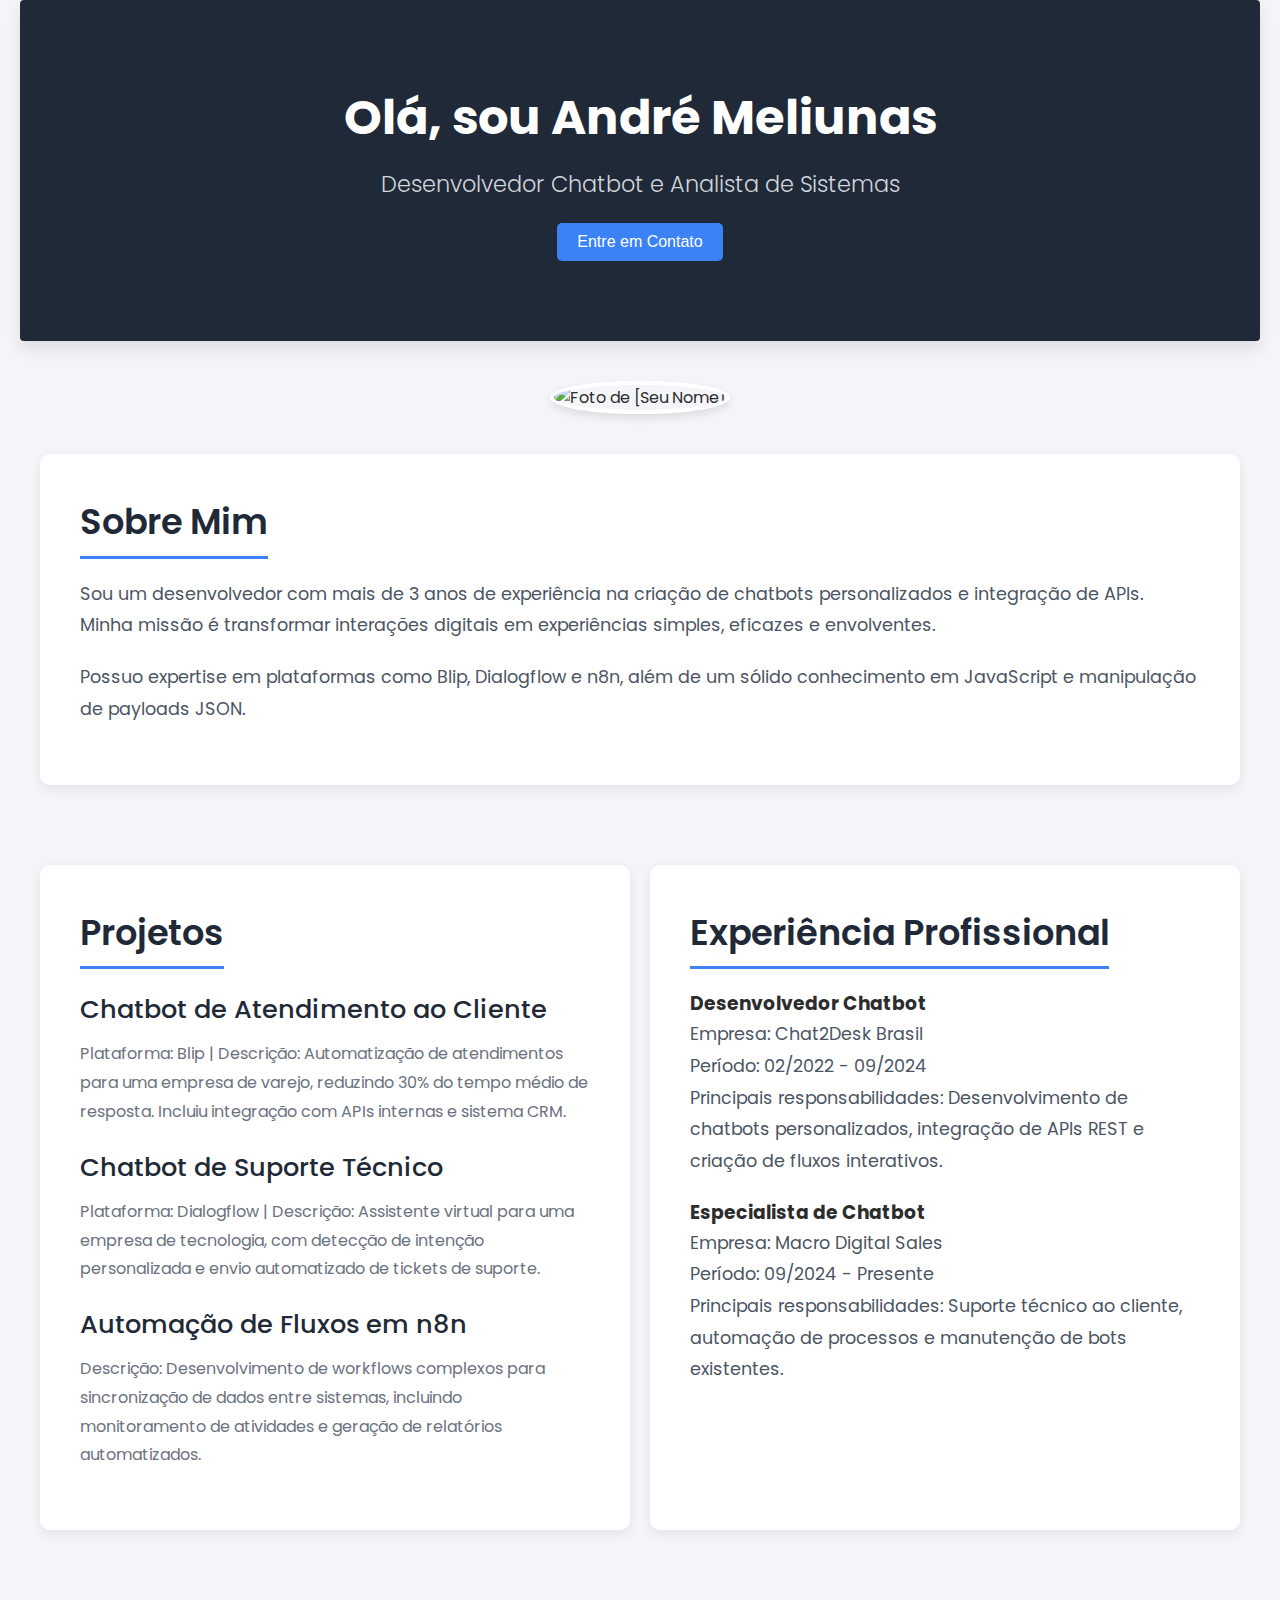
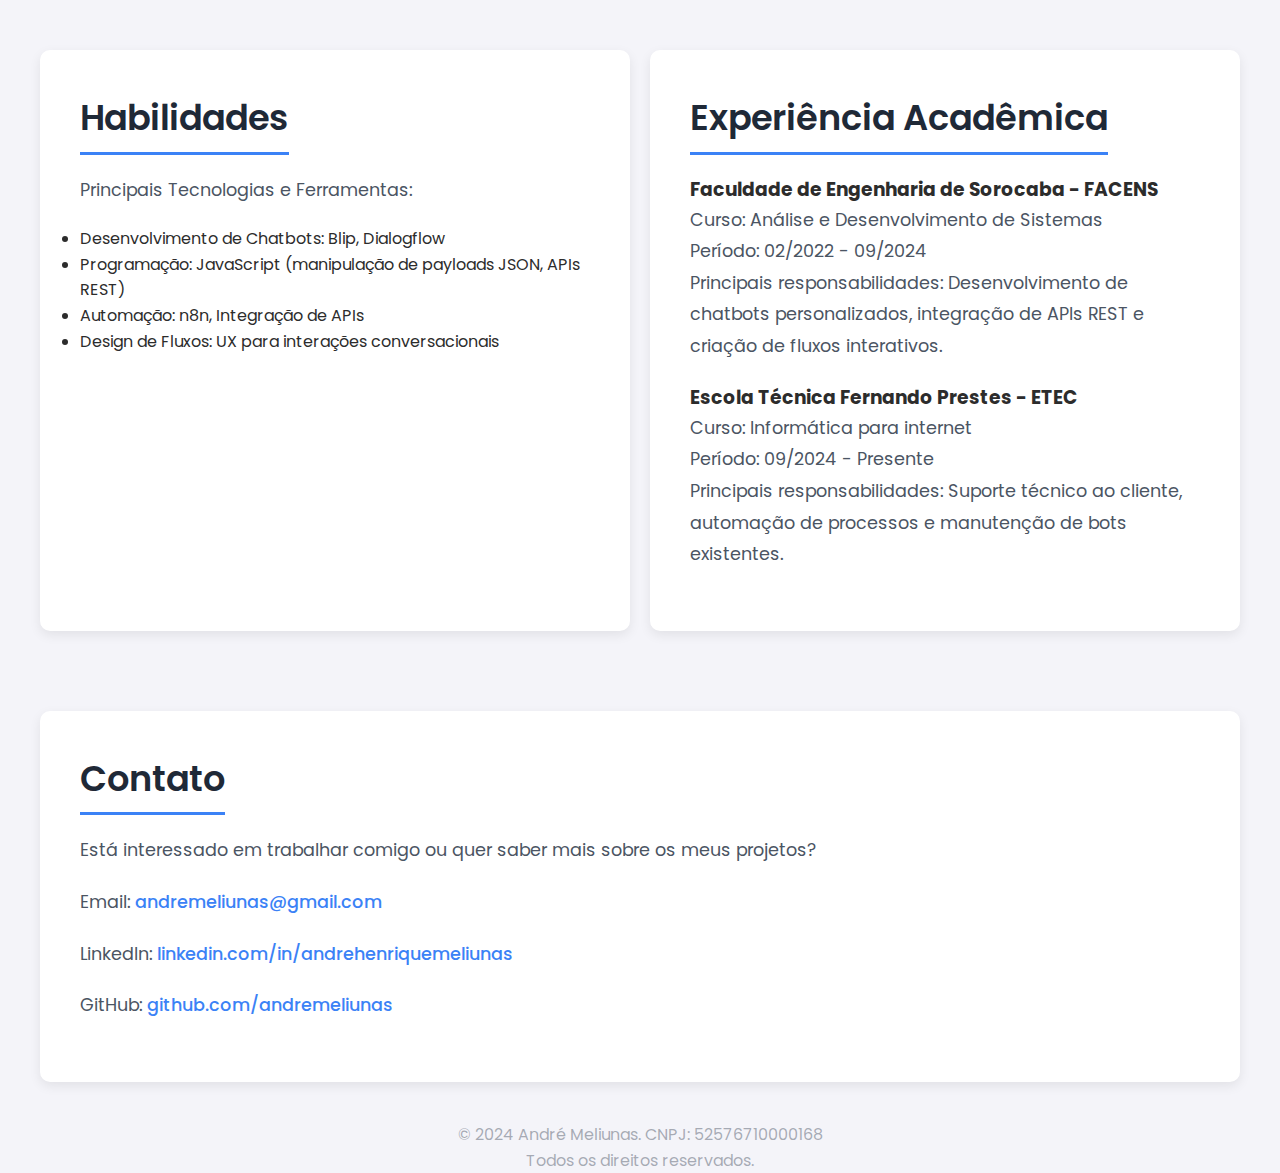
==== index.html @ 23721ccf "v1" ====
<!DOCTYPE html>
<html lang="pt-BR">
<head>
  <meta charset="UTF-8">
  <meta name="viewport" content="width=device-width, initial-scale=1.0">
  <meta name="description" content="Portfólio profissional de um desenvolvedor de chatbots.">
  <meta name="author" content="[Seu Nome]">
  <title>Portfólio | Desenvolvedor de Chatbots</title>
  <link rel="stylesheet" href="style.css">
  <link rel="preconnect" href="https://fonts.googleapis.com">
  <link href="https://fonts.googleapis.com/css2?family=Poppins:wght@300;400;500;600;700&display=swap" rel="stylesheet">
</head>
<body>
  <!-- Header -->
  <header>
    <div class="header-content">
      <div class="text-content">
        
        <h1>Olá, sou André Meliunas</h1>
        <p>Desenvolvedor Chatbot e Analista de Sistemas</p>
        <button onclick="window.location.href='#contato'">Entre em Contato</button>
      </div>
    </div>
  </header>

  <center>
      <div class="photo-content">
        <img src="https://media.licdn.com/dms/image/v2/D4D03AQExe7PuVS4-2g/profile-displayphoto-shrink_200_200/profile-displayphoto-shrink_200_200/0/1671797661170?e=2147483647&v=beta&t=zrG30h10JIAEF6UpI1LKLSs_wU6nw--7JYPFnAEjuZ0" alt="Foto de [Seu Nome]">
      </div>
  </center>

  <!-- Sobre Mim -->
  <section id="sobre">
    <h2>Sobre Mim</h2>
    <p>
      Sou um desenvolvedor com mais de 3 anos de experiência na criação de chatbots personalizados e integração de APIs. 
      Minha missão é transformar interações digitais em experiências simples, eficazes e envolventes.
    </p>
    <p>
      Possuo expertise em plataformas como Blip, Dialogflow e n8n, além de um sólido conhecimento em JavaScript e manipulação de payloads JSON.
    </p>
  </section>

  <!-- Projetos e Experiência Profissional -->
  <div class="grid-container">
    <section id="projetos">
      <h2>Projetos</h2>
      <div class="projeto">
        <h3>Chatbot de Atendimento ao Cliente</h3>
        <p>
          Plataforma: Blip | Descrição: Automatização de atendimentos para uma empresa de varejo, 
          reduzindo 30% do tempo médio de resposta. Incluiu integração com APIs internas e sistema CRM.
        </p>
      </div>
      <div class="projeto">
        <h3>Chatbot de Suporte Técnico</h3>
        <p>
          Plataforma: Dialogflow | Descrição: Assistente virtual para uma empresa de tecnologia, com detecção de 
          intenção personalizada e envio automatizado de tickets de suporte.
        </p>
      </div>
      <div class="projeto">
        <h3>Automação de Fluxos em n8n</h3>
        <p>
          Descrição: Desenvolvimento de workflows complexos para sincronização de dados entre sistemas, incluindo monitoramento 
          de atividades e geração de relatórios automatizados.
        </p>
      </div>
    </section>

    <section id="experiencia">
      <h2>Experiência Profissional</h2>
      <div class="experiencia">
        <h3>Desenvolvedor Chatbot</h3>
        <p>
          Empresa: Chat2Desk Brasil<br>
          Período: 02/2022 - 09/2024<br>
          Principais responsabilidades: Desenvolvimento de chatbots personalizados, integração de APIs REST e criação de fluxos interativos.
        </p>
      </div>
      <div class="experiencia">
        <h3>Especialista de Chatbot</h3>
        <p>
          Empresa: Macro Digital Sales<br>
          Período: 09/2024 - Presente<br>
          Principais responsabilidades: Suporte técnico ao cliente, automação de processos e manutenção de bots existentes.
        </p>
      </div>
    </section>
  </div>

  <!-- Habilidades -->
  <div class="grid-container">
      <section id="habilidades">
        <h2>Habilidades</h2>
        <p>Principais Tecnologias e Ferramentas:</p>
        <ul>
          <li>Desenvolvimento de Chatbots: Blip, Dialogflow</li>
          <li>Programação: JavaScript (manipulação de payloads JSON, APIs REST)</li>
          <li>Automação: n8n, Integração de APIs</li>
          <li>Design de Fluxos: UX para interações conversacionais</li>
        </ul>
      </section>
      
      <!-- Experiência Academica -->
      <section id="experienciaAcad">
        <h2>Experiência Acadêmica</h2>
        <div class="experienciaAcad">
          <h3>Faculdade de Engenharia de Sorocaba - FACENS</h3>
          <p>
            Curso: Análise e Desenvolvimento de Sistemas<br>
            Período: 02/2022 - 09/2024<br>
            Principais responsabilidades: Desenvolvimento de chatbots personalizados, integração de APIs REST e criação de fluxos interativos.
          </p>
        </div>
        <div class="experienciaAcad">
          <h3>Escola Técnica Fernando Prestes - ETEC</h3>
          <p>
            Curso: Informática para internet<br>
            Período: 09/2024 - Presente<br>
            Principais responsabilidades: Suporte técnico ao cliente, automação de processos e manutenção de bots existentes.
          </p>
        </div>
      </section>
  </div>

  <!-- Contato -->
  <section id="contato">
    <h2>Contato</h2>
    <p>Está interessado em trabalhar comigo ou quer saber mais sobre os meus projetos?</p>
    <p>Email: <a href="mailto:seuemail@exemplo.com">andremeliunas@gmail.com</a></p>
    <p>LinkedIn: <a href="https://www.linkedin.com/in/seuperfil" target="_blank">linkedin.com/in/andrehenriquemeliunas</a></p>
    <p>GitHub: <a href="https://github.com/seuperfil" target="_blank">github.com/andremeliunas</a></p>
  </section>
  
  <button id="back-to-top" title="Voltar ao topo">↑</button>

  <!-- Footer -->
  <footer>
    <p>&copy; 2024 André Meliunas. CNPJ: 52576710000168</p>
    <p>Todos os direitos reservados.</p>
  </footer>

  <script src="script.js"></script>
</body>
</html>
---- style.css ----
/* Reset básico */
* {

    padding: 0;
    box-sizing: border-box;
  }
  
  /* Estilo geral */
  
  .header-content {
    display: flex;
    align-items: center;
    justify-content: space-between;
    flex-wrap: wrap;
    gap: 20px;
  }
  
  .text-content {
    flex: 1;
  }
  
  .photo-content {
    flex: 0 0 150px;
  }
  
  .photo-content img {
    width: 300px;
    height: 300px;
    border-radius: 50%;
    box-shadow: 0 4px 8px rgba(0, 0, 0, 0.1);
    border: 4px solid #ffffff;
    transition: transform 0.3s ease, box-shadow 0.3s ease;
    margin-top: 40px;
  }
  
  .photo-content img:hover {
    transform: scale(1.02);
    box-shadow: 0 8px 16px rgba(0, 0, 0, 0.2);
  }
  
  /* Grid para Projetos e Experiência */
  .grid-container {
    display: grid;
    grid-template-columns: repeat(auto-fit, minmax(400px, 1fr));
    gap: 20px;
    max-width: 1200px;
    margin: 40px auto;
  }
  
  section {
    background: white;
    padding: 20px;
    border-radius: 10px;
    box-shadow: 0 4px 12px rgba(0, 0, 0, 0.08);
    transition: transform 0.3s ease, box-shadow 0.3s ease;
  }
  
  section:hover {
    transform: translateY(-5px);
    box-shadow: 0 8px 20px rgba(0, 0, 0, 0.15);
  }
  
  section h2 {
    font-size: 2rem;
    margin-bottom: 20px;
    color: #1f2937;
    border-bottom: 3px solid #3b82f6;
    display: inline-block;
    padding-bottom: 5px;
  }
  
  section p {
    font-size: 1rem;
    color: #4b5563;
  }
  
  /* Responsividade */
  @media (max-width: 768px) {
    header h1 {
      font-size: 2.5rem;
    }
  
    section h2 {
      font-size: 1.8rem;
    }
  
    section p {
      font-size: 1rem;
    }
  }
  
  /* Botão */
  button {
    margin-top: 20px;
    display: inline-block;
    background: #3b82f6;
    color: white;
    font-size: 1rem;
    font-weight: 500;
    padding: 10px 20px;
    border: none;
    border-radius: 5px;
    cursor: pointer;
    transition: background-color 0.3s ease-in-out, transform 0.2s ease-in-out;
  }
  
  /* styles.css */
  
  /* Reset básico */
  * {
    margin: 0;
    padding: 0;
    box-sizing: border-box;
  }
  
  /* Estilo geral */
  body {
    font-family: 'Poppins', sans-serif;
    color: #2c2c2c;
    background-color: #f4f4f9;
    line-height: 1.6;
    padding: 0 20px;
  }
  
  header {
    width: 100%;
    text-align: center;
    padding: 80px 20px;
    background: #1f2937; /* Tom escuro para destaque */
    color: white;
    border-radius: 4px;
    box-shadow: 0 8px 16px rgba(0, 0, 0, 0.1);
  }
  
  header h1 {
    font-size: 3rem;
    margin-bottom: 10px;
    font-weight: 700;
  }
  
  header p {
    font-size: 1.4rem;
    font-weight: 300;
    color: #d1d5db;
  }
  
  /* Seções */
  section {
    max-width: 1200px;
    margin: 40px auto;
    padding: 40px;
    background: white;
    border-radius: 10px;
    box-shadow: 0 4px 12px rgba(0, 0, 0, 0.08);
    transition: transform 0.3s ease, box-shadow 0.3s ease;
  }
  
  section:hover {
    transform: translateY(-5px);
    box-shadow: 0 8px 20px rgba(0, 0, 0, 0.15);
  }
  
  section h2 {
    font-size: 2.2rem;
    margin-bottom: 20px;
    font-weight: 600;
    color: #1f2937;
    border-bottom: 3px solid #3b82f6; /* Barra azul profissional */
    display: inline-block;
    padding-bottom: 5px;
  }
  
  section p {
    font-size: 1.1rem;
    color: #4b5563;
    margin-bottom: 20px;
    line-height: 1.8;
  }
  
  /* Projetos */
  .projeto {
    margin-bottom: 20px;
  }
  
  .projeto h3 {
    font-size: 1.6rem;
    color: #1f2937;
    font-weight: 500;
    margin-bottom: 10px;
  }
  
  .projeto p {
    font-size: 1rem;
    color: #6b7280;
  }
  
  /* Links */
  a {
    color: #3b82f6;
    text-decoration: none;
    font-weight: 500;
    transition: color 0.2s ease-in-out, border-bottom 0.2s ease-in-out;
  }
  
  a:hover {
    color: #1d4ed8; /* Azul mais escuro para hover */
    border-bottom: 2px solid #1d4ed8;
  }
  
  /* Botão "Voltar ao Topo" */
  #back-to-top {
    position: fixed;
    bottom: 20px;
    right: 20px;
    display: none;
    background: #3b82f6;
    color: white;
    border: none;
    border-radius: 50%;
    padding: 10px 15px;
    font-size: 18px;
    cursor: pointer;
    box-shadow: 0 4px 8px rgba(0, 0, 0, 0.2);
    transition: opacity 0.3s ease, transform 0.3s ease;
  }
  
  #back-to-top:hover {
    transform: scale(1.1);
  }
  
  /* Animações Reveal */
  .reveal {
    opacity: 0;
    transform: translateY(50px);
    transition: opacity 0.8s ease, transform 0.8s ease;
  }
  
  .reveal.visible {
    opacity: 1;
    transform: translateY(0);
  }
  
  footer{
    text-align: center;
    color: #6b728091;
  }
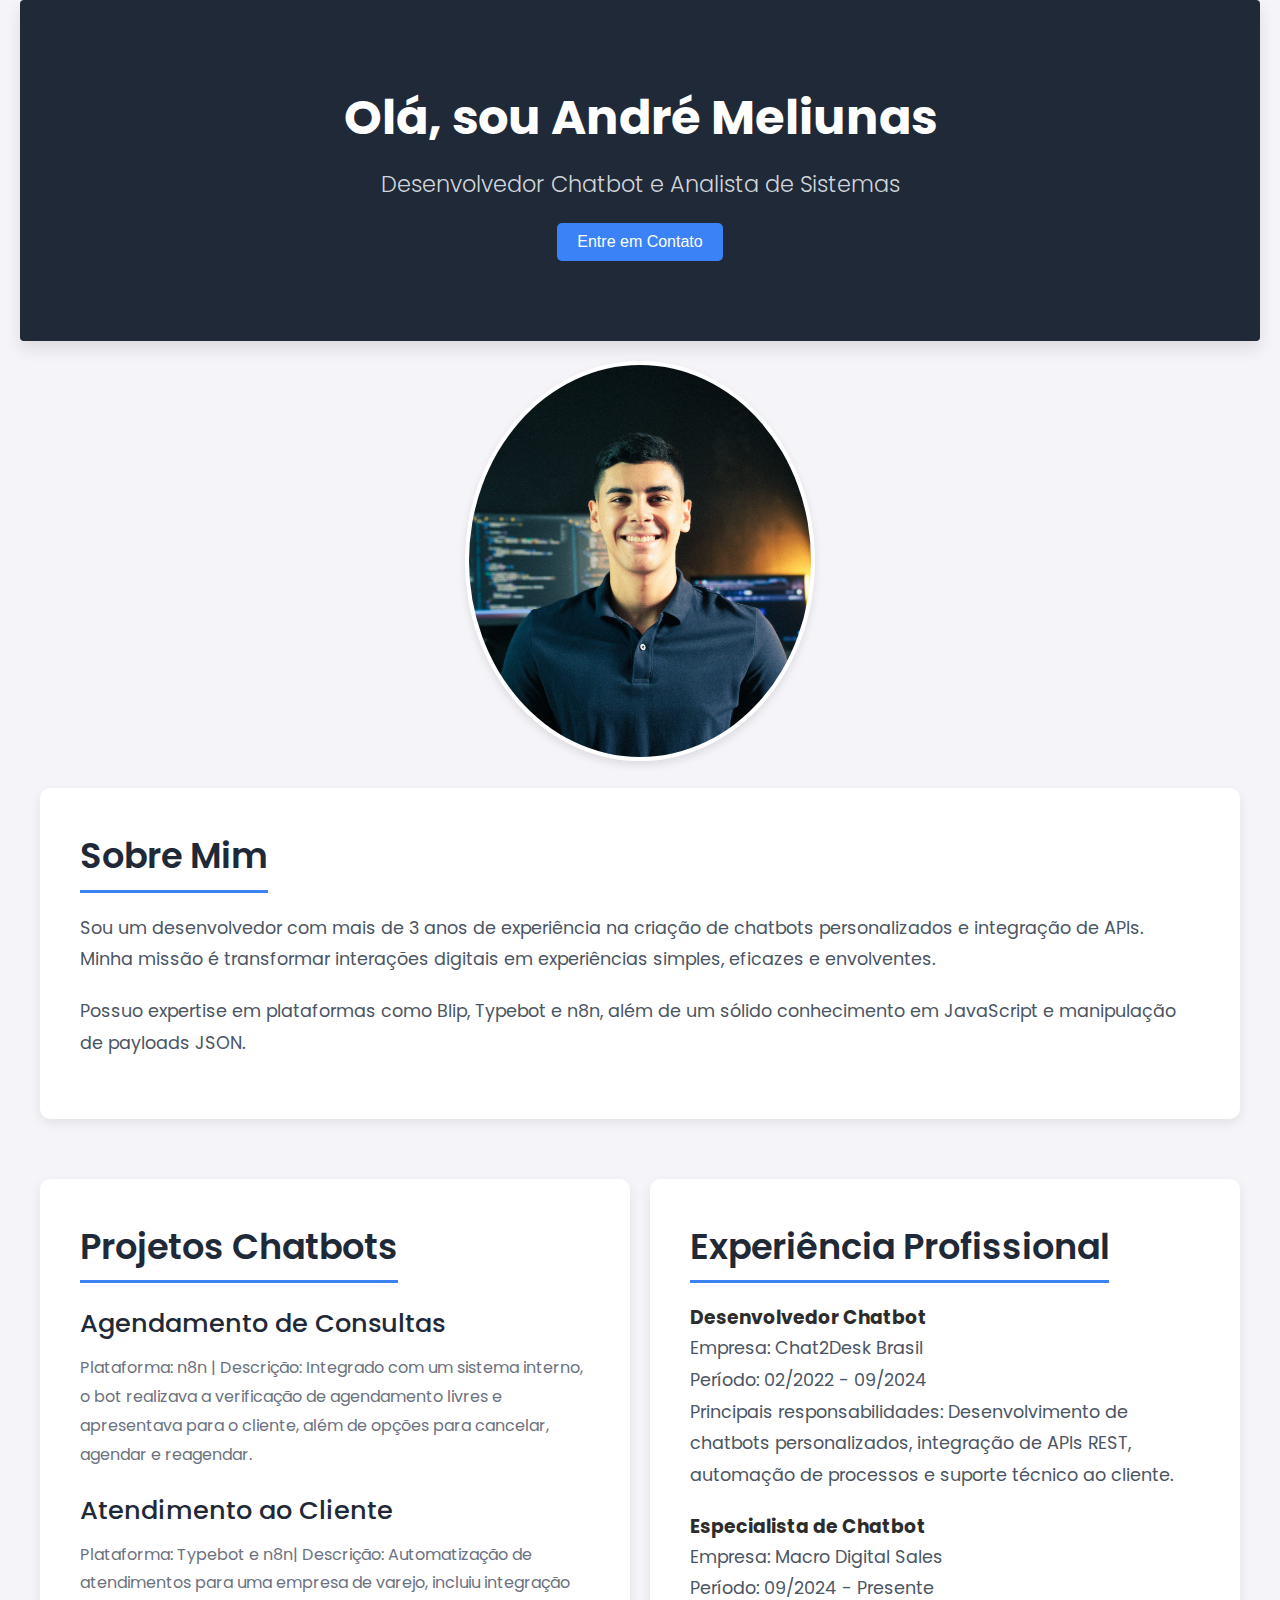
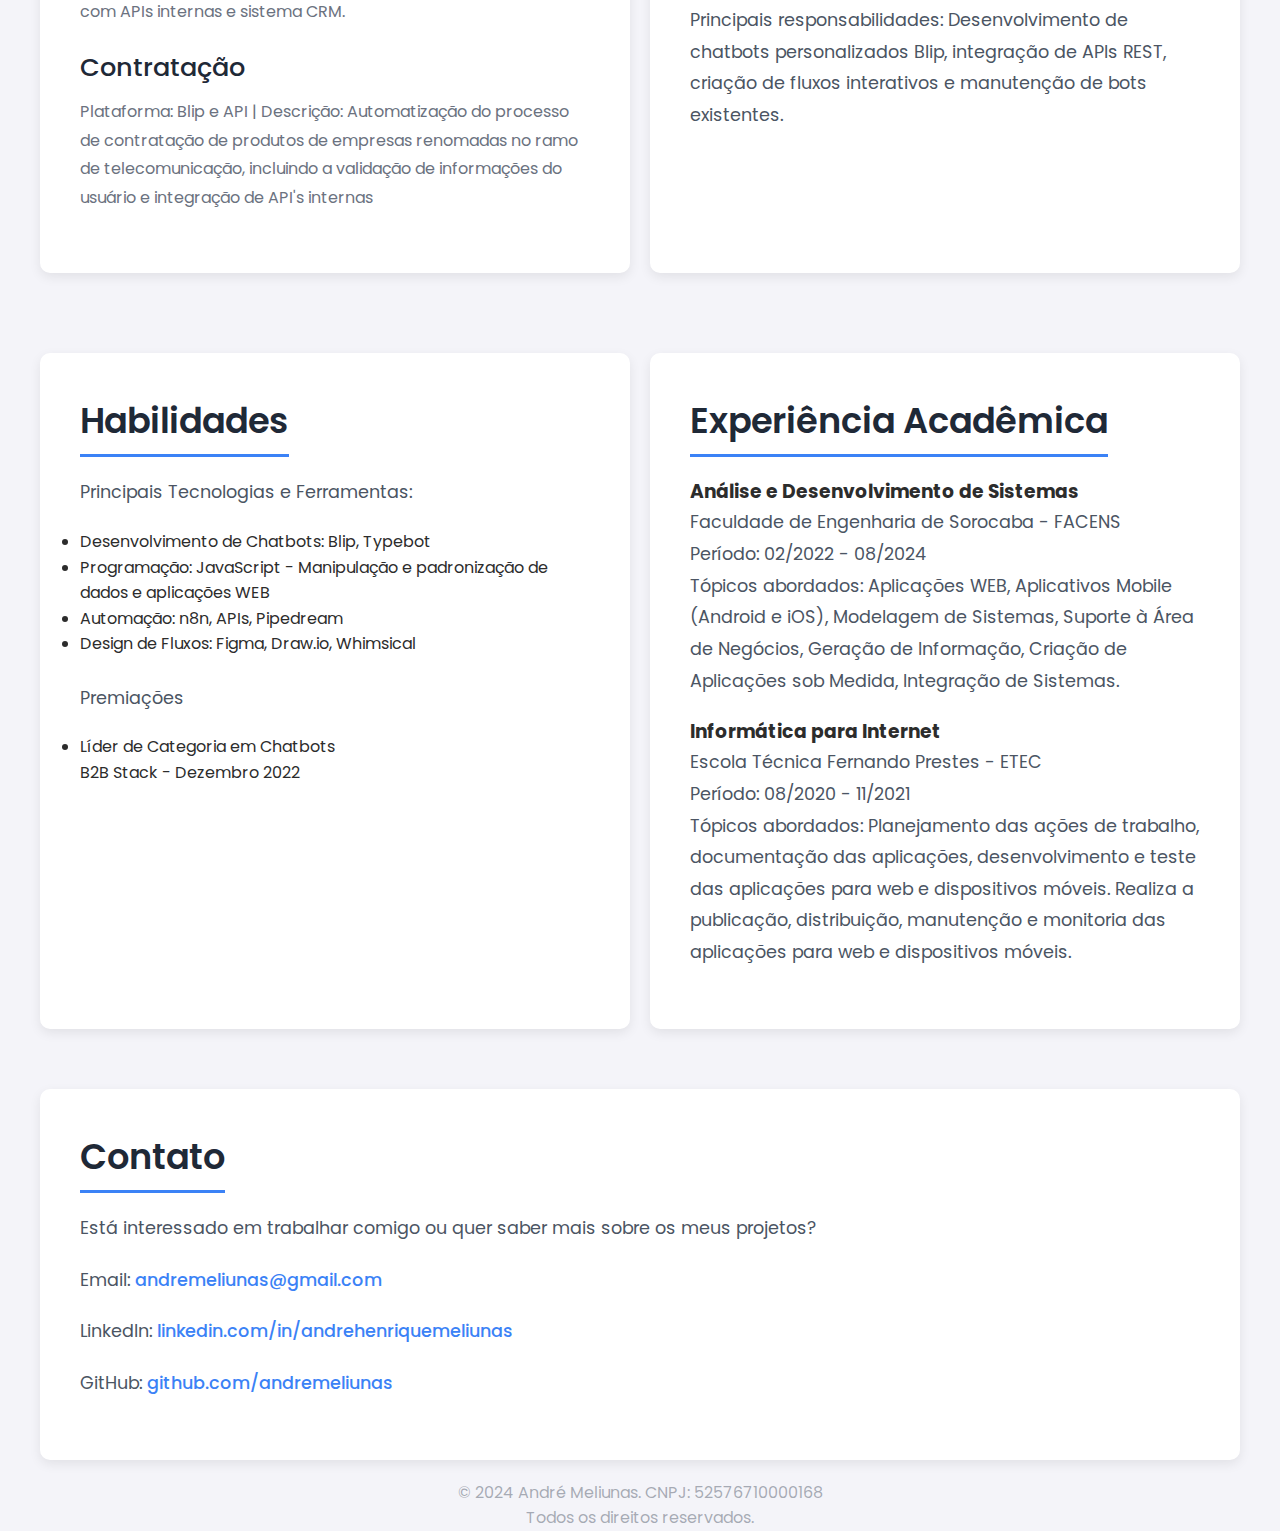
==== commit 261f2054: "v3" ====
--- a/index.html
+++ b/index.html
@@ -3,9 +3,9 @@
 <head>
   <meta charset="UTF-8">
   <meta name="viewport" content="width=device-width, initial-scale=1.0">
-  <meta name="description" content="Portfólio profissional de um desenvolvedor de chatbots.">
-  <meta name="author" content="[Seu Nome]">
-  <title>Portfólio | Desenvolvedor de Chatbots</title>
+  <meta name="description" content="André Meliunas - Desenvolvedor Chatbot.">
+  <meta name="author" content="André Meliunas">
+  <title>André Meliunas | Desenvolvedor Chatbot</title>
   <link rel="stylesheet" href="style.css">
   <link rel="preconnect" href="https://fonts.googleapis.com">
   <link href="https://fonts.googleapis.com/css2?family=Poppins:wght@300;400;500;600;700&display=swap" rel="stylesheet">
@@ -25,7 +25,7 @@
 
   <center>
       <div class="photo-content">
-        <img src="https://media.licdn.com/dms/image/v2/D4D03AQExe7PuVS4-2g/profile-displayphoto-shrink_200_200/profile-displayphoto-shrink_200_200/0/1671797661170?e=2147483647&v=beta&t=zrG30h10JIAEF6UpI1LKLSs_wU6nw--7JYPFnAEjuZ0" alt="Foto de [Seu Nome]">
+        <img src="img/foto-atualizada - Copia.jpg" alt="Foto de [Seu Nome]">
       </div>
   </center>
 
@@ -33,37 +33,33 @@
   <section id="sobre">
     <h2>Sobre Mim</h2>
     <p>
-      Sou um desenvolvedor com mais de 3 anos de experiência na criação de chatbots personalizados e integração de APIs. 
-      Minha missão é transformar interações digitais em experiências simples, eficazes e envolventes.
+      Sou um desenvolvedor com mais de 3 anos de experiência na criação de chatbots personalizados e integração de APIs. Minha missão é transformar interações digitais em experiências simples, eficazes e envolventes.
     </p>
     <p>
-      Possuo expertise em plataformas como Blip, Dialogflow e n8n, além de um sólido conhecimento em JavaScript e manipulação de payloads JSON.
+      Possuo expertise em plataformas como Blip, Typebot e n8n, além de um sólido conhecimento em JavaScript e manipulação de payloads JSON.
     </p>
   </section>
 
   <!-- Projetos e Experiência Profissional -->
   <div class="grid-container">
     <section id="projetos">
-      <h2>Projetos</h2>
+      <h2>Projetos Chatbots</h2>
       <div class="projeto">
-        <h3>Chatbot de Atendimento ao Cliente</h3>
+        <h3>Agendamento de Consultas</h3>
         <p>
-          Plataforma: Blip | Descrição: Automatização de atendimentos para uma empresa de varejo, 
-          reduzindo 30% do tempo médio de resposta. Incluiu integração com APIs internas e sistema CRM.
+          Plataforma: n8n | Descrição: Integrado com um sistema interno, o bot realizava a verificação de agendamento livres e apresentava para o cliente, além de opções para cancelar, agendar e reagendar.
         </p>
       </div>
       <div class="projeto">
-        <h3>Chatbot de Suporte Técnico</h3>
+        <h3>Atendimento ao Cliente</h3>
         <p>
-          Plataforma: Dialogflow | Descrição: Assistente virtual para uma empresa de tecnologia, com detecção de 
-          intenção personalizada e envio automatizado de tickets de suporte.
+          Plataforma: Typebot e n8n| Descrição: Automatização de atendimentos para uma empresa de varejo, incluiu integração com APIs internas e sistema CRM.
         </p>
       </div>
       <div class="projeto">
-        <h3>Automação de Fluxos em n8n</h3>
+        <h3>Contratação</h3>
         <p>
-          Descrição: Desenvolvimento de workflows complexos para sincronização de dados entre sistemas, incluindo monitoramento 
-          de atividades e geração de relatórios automatizados.
+          Plataforma: Blip e API | Descrição: Automatização do processo de contratação de produtos de empresas renomadas no ramo de telecomunicação, incluindo a validação de informações do usuário e integração de API's internas
         </p>
       </div>
     </section>
@@ -75,7 +71,7 @@
         <p>
           Empresa: Chat2Desk Brasil<br>
           Período: 02/2022 - 09/2024<br>
-          Principais responsabilidades: Desenvolvimento de chatbots personalizados, integração de APIs REST e criação de fluxos interativos.
+          Principais responsabilidades: Desenvolvimento de chatbots personalizados, integração de APIs REST, automação de processos e suporte técnico ao cliente.
         </p>
       </div>
       <div class="experiencia">
@@ -83,7 +79,7 @@
         <p>
           Empresa: Macro Digital Sales<br>
           Período: 09/2024 - Presente<br>
-          Principais responsabilidades: Suporte técnico ao cliente, automação de processos e manutenção de bots existentes.
+          Principais responsabilidades: Desenvolvimento de chatbots personalizados Blip, integração de APIs REST, criação de fluxos interativos e manutenção de bots existentes.
         </p>
       </div>
     </section>
@@ -95,10 +91,15 @@
         <h2>Habilidades</h2>
         <p>Principais Tecnologias e Ferramentas:</p>
         <ul>
-          <li>Desenvolvimento de Chatbots: Blip, Dialogflow</li>
-          <li>Programação: JavaScript (manipulação de payloads JSON, APIs REST)</li>
-          <li>Automação: n8n, Integração de APIs</li>
-          <li>Design de Fluxos: UX para interações conversacionais</li>
+          <li>Desenvolvimento de Chatbots: Blip, Typebot</li>
+          <li>Programação: JavaScript - Manipulação e padronização de dados e aplicações WEB</li>
+          <li>Automação: n8n, APIs, Pipedream</li>
+          <li>Design de Fluxos: Figma, Draw.io, Whimsical</li>
+        </ul><br>
+        <p>Premiações</p>
+        <ul>
+          <li>Líder de Categoria em Chatbots</li>
+          B2B Stack - Dezembro 2022
         </ul>
       </section>
       
@@ -106,20 +107,19 @@
       <section id="experienciaAcad">
         <h2>Experiência Acadêmica</h2>
         <div class="experienciaAcad">
-          <h3>Faculdade de Engenharia de Sorocaba - FACENS</h3>
+          <h3>Análise e Desenvolvimento de Sistemas</h3>
           <p>
-            Curso: Análise e Desenvolvimento de Sistemas<br>
-            Período: 02/2022 - 09/2024<br>
-            Principais responsabilidades: Desenvolvimento de chatbots personalizados, integração de APIs REST e criação de fluxos interativos.
+            Faculdade de Engenharia de Sorocaba - FACENS<br>
+            Período: 02/2022 - 08/2024 <br>
+            Tópicos abordados: Aplicações WEB, Aplicativos Mobile (Android e iOS), Modelagem de Sistemas, Suporte à Área de Negócios, Geração de Informação, Criação de Aplicações sob Medida, Integração de Sistemas.
           </p>
         </div>
         <div class="experienciaAcad">
-          <h3>Escola Técnica Fernando Prestes - ETEC</h3>
+          <h3>Informática para Internet</h3>
           <p>
-            Curso: Informática para internet<br>
-            Período: 09/2024 - Presente<br>
-            Principais responsabilidades: Suporte técnico ao cliente, automação de processos e manutenção de bots existentes.
-          </p>
+            Escola Técnica Fernando Prestes - ETEC <br>
+            Período: 08/2020 - 11/2021 <br>
+            Tópicos abordados: Planejamento das ações de trabalho, documentação das aplicações, desenvolvimento e teste das aplicações para web e dispositivos móveis. Realiza a publicação, distribuição, manutenção e monitoria das aplicações para web e dispositivos móveis.
         </div>
       </section>
   </div>
@@ -129,8 +129,8 @@
     <h2>Contato</h2>
     <p>Está interessado em trabalhar comigo ou quer saber mais sobre os meus projetos?</p>
     <p>Email: <a href="mailto:seuemail@exemplo.com">andremeliunas@gmail.com</a></p>
-    <p>LinkedIn: <a href="https://www.linkedin.com/in/seuperfil" target="_blank">linkedin.com/in/andrehenriquemeliunas</a></p>
-    <p>GitHub: <a href="https://github.com/seuperfil" target="_blank">github.com/andremeliunas</a></p>
+    <p>LinkedIn: <a href="https://www.linkedin.com/in/andr%C3%A9-henrique-meliunas-401598186/ target="_blank">linkedin.com/in/andrehenriquemeliunas</a></p>
+    <p>GitHub: <a href="https://github.com/andrehenriquemeliunas" target="_blank">github.com/andremeliunas</a></p>
   </section>
   
   <button id="back-to-top" title="Voltar ao topo">↑</button>
--- a/style.css
+++ b/style.css
@@ -24,18 +24,18 @@
   }
   
   .photo-content img {
-    width: 300px;
-    height: 300px;
+    width: 350px;
+    height: 400px;
     border-radius: 50%;
     box-shadow: 0 4px 8px rgba(0, 0, 0, 0.1);
     border: 4px solid #ffffff;
     transition: transform 0.3s ease, box-shadow 0.3s ease;
-    margin-top: 40px;
+    margin-top: 20px;
   }
   
   .photo-content img:hover {
-    transform: scale(1.02);
-    box-shadow: 0 8px 16px rgba(0, 0, 0, 0.2);
+    transform: scale(1.1);
+    box-shadow: 0 8px 16px rgba(0, 0, 0, 0.4);
   }
   
   /* Grid para Projetos e Experiência */
@@ -147,7 +147,7 @@
   /* Seções */
   section {
     max-width: 1200px;
-    margin: 40px auto;
+    margin: 20px auto;
     padding: 40px;
     background: white;
     border-radius: 10px;
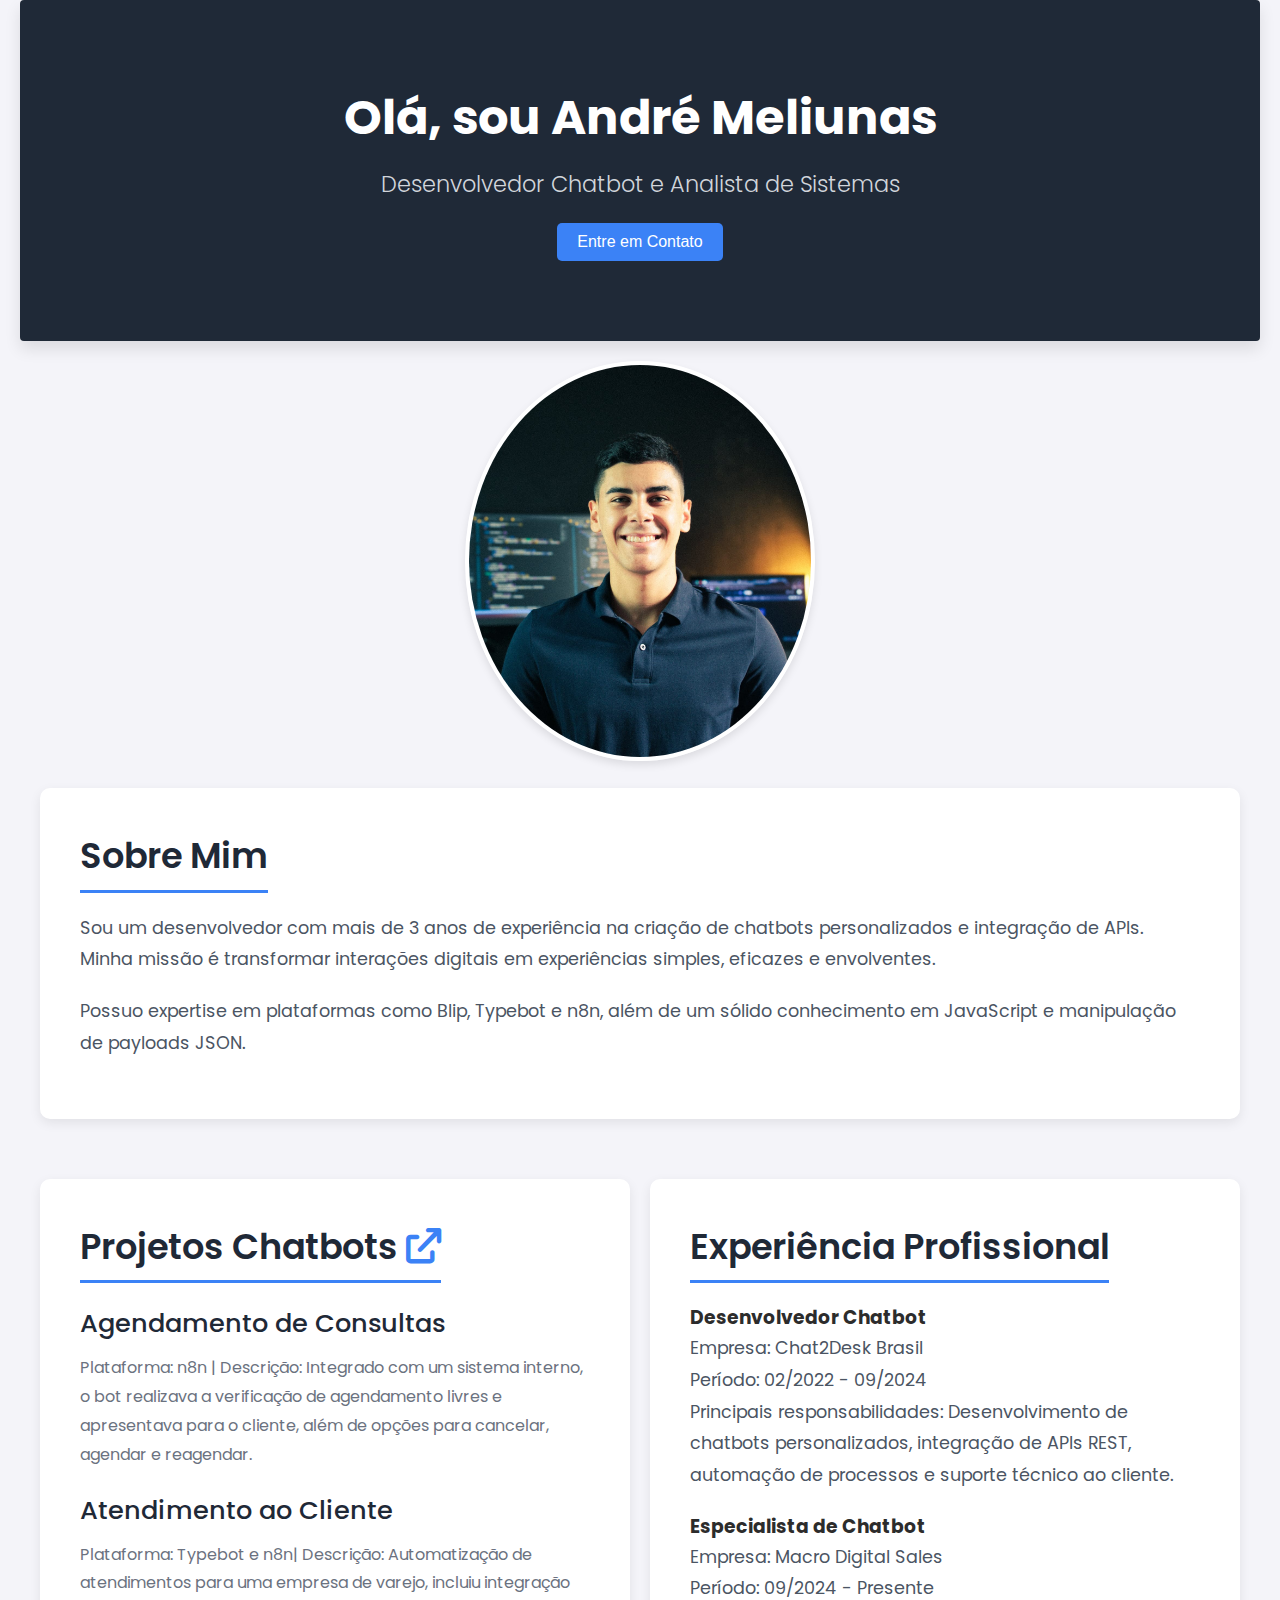
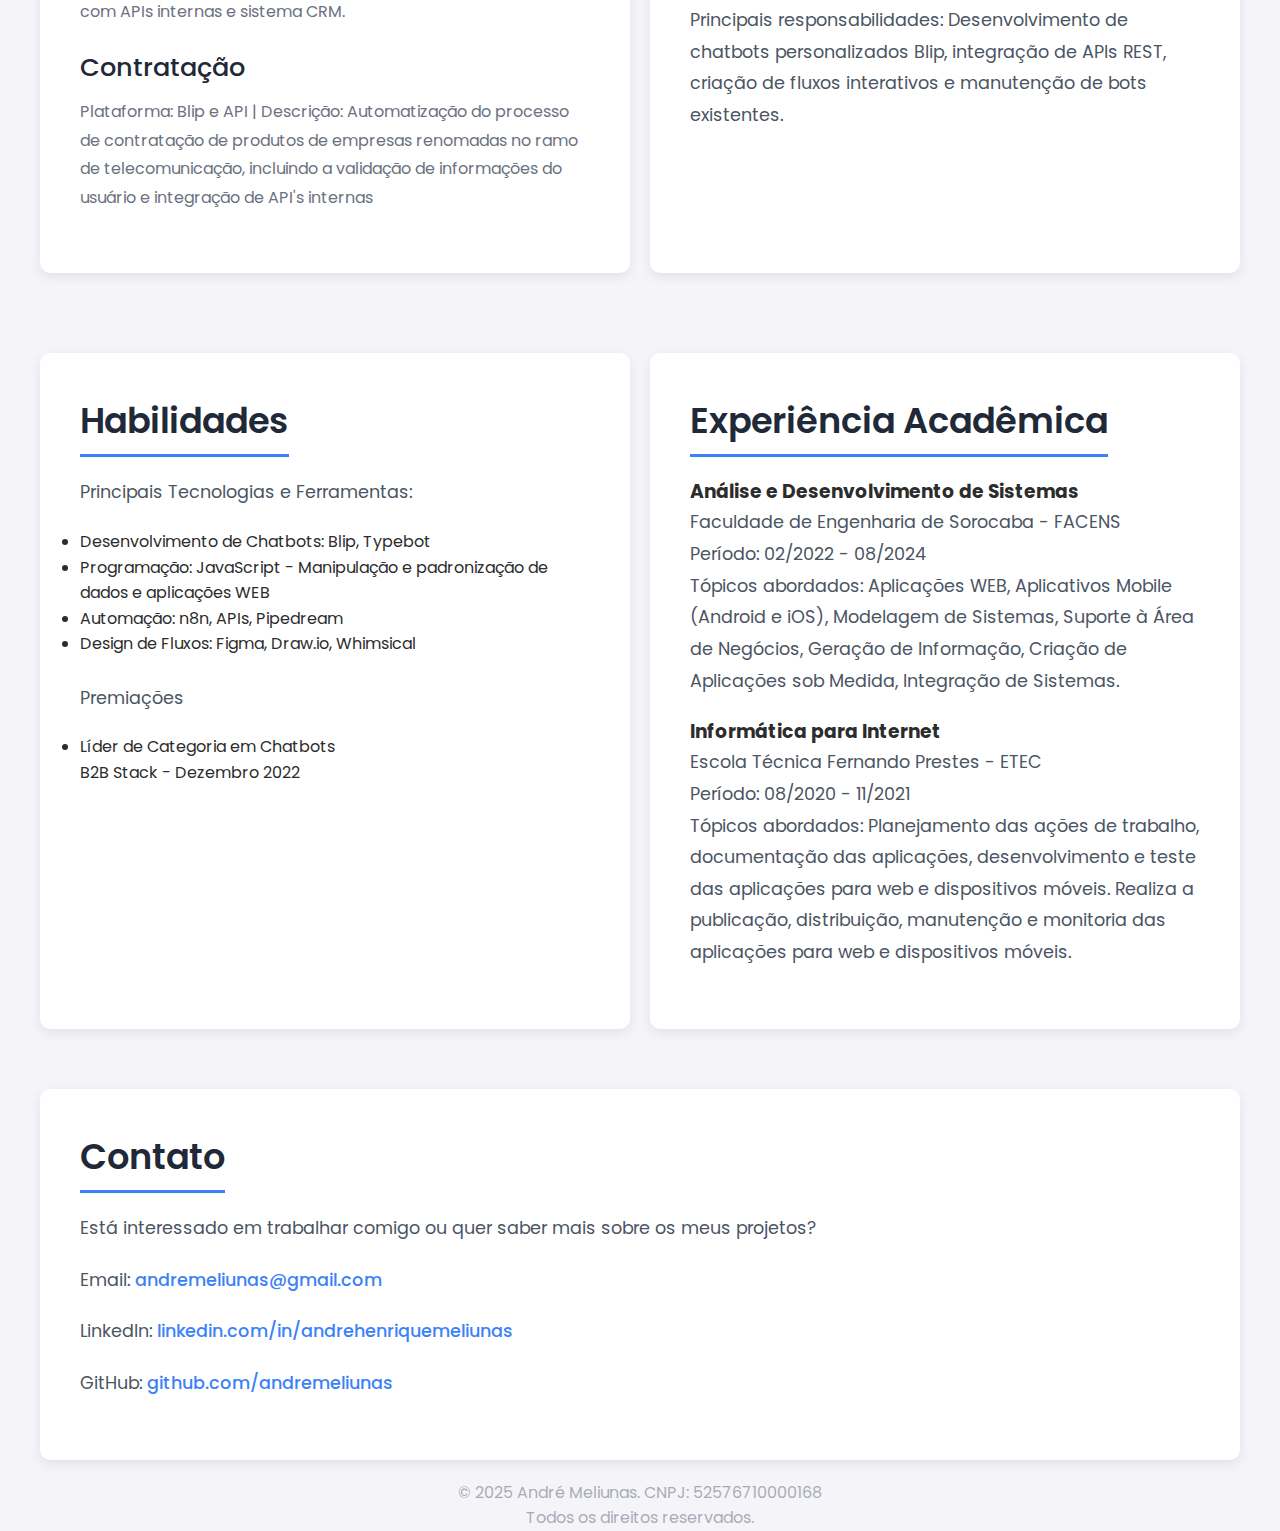
==== commit f055da46: "updates" ====
--- a/index.html
+++ b/index.html
@@ -9,6 +9,8 @@
   <link rel="stylesheet" href="style.css">
   <link rel="preconnect" href="https://fonts.googleapis.com">
   <link href="https://fonts.googleapis.com/css2?family=Poppins:wght@300;400;500;600;700&display=swap" rel="stylesheet">
+  <link href="https://cdnjs.cloudflare.com/ajax/libs/font-awesome/6.0.0-beta3/css/all.min.css" rel="stylesheet">
+
 </head>
 <body>
   <!-- Header -->
@@ -43,7 +45,13 @@
   <!-- Projetos e Experiência Profissional -->
   <div class="grid-container">
     <section id="projetos">
-      <h2>Projetos Chatbots</h2>
+      <h2>
+        Projetos Chatbots 
+        <a href="projetos.html" target="_blank" rel="noopener noreferrer">
+          <i class="fa fa-external-link" aria-hidden="true"></i>
+        </a>
+      </h2>
+
       <div class="projeto">
         <h3>Agendamento de Consultas</h3>
         <p>
@@ -137,7 +145,7 @@
 
   <!-- Footer -->
   <footer>
-    <p>&copy; 2024 André Meliunas. CNPJ: 52576710000168</p>
+    <p>&copy; 2025 André Meliunas. CNPJ: 52576710000168</p>
     <p>Todos os direitos reservados.</p>
   </footer>
 
--- a/style.css
+++ b/style.css
@@ -243,4 +243,19 @@
   footer{
     text-align: center;
     color: #6b728091;
+  }
+
+  .projetos {
+    display: flex;
+    gap: 20px; /* Espaço entre os projetos */
+  }
+  
+  .projetos section {
+    flex: 1; /* Faz os projetos ocuparem o mesmo tamanho */
+    max-width: 50%; /* Limita a largura a 50% de cada projeto */
+  }
+  
+  .projetos iframe {
+    width: 90%; /* Faz o iframe ocupar toda a largura da seção */
+    height: 400px; /* Define a altura do iframe */
   }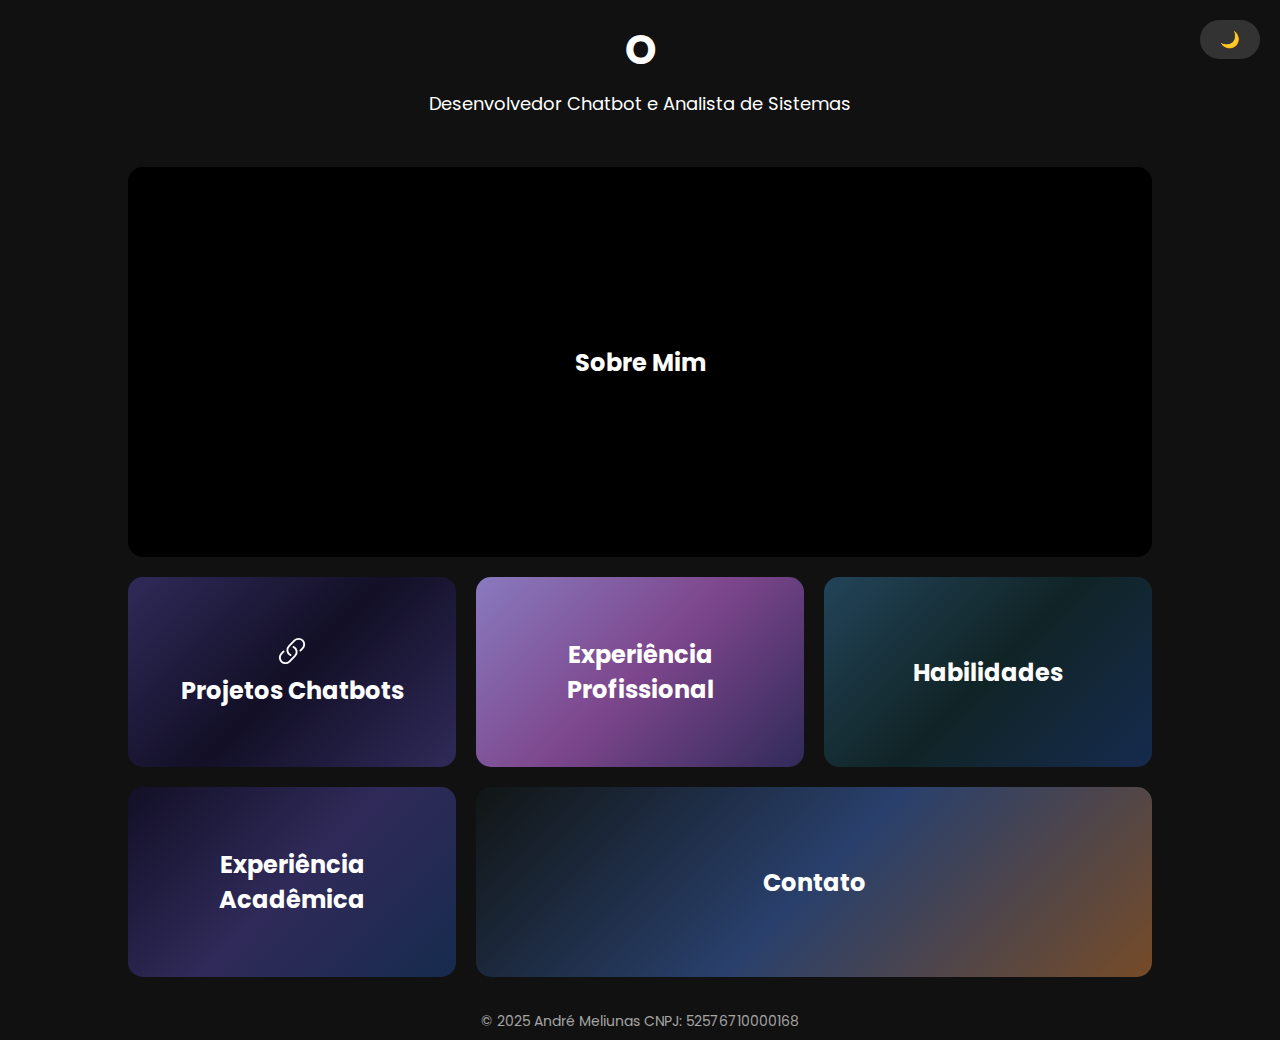
==== commit 28dd8709: "update04/02" ====
--- a/index.html
+++ b/index.html
@@ -1,3 +1,4 @@
+
 <!DOCTYPE html>
 <html lang="pt-BR">
 <head>
@@ -5,19 +6,13 @@
   <meta name="viewport" content="width=device-width, initial-scale=1.0">
   <meta name="description" content="André Meliunas - Desenvolvedor Chatbot.">
   <meta name="author" content="André Meliunas">
-  <title>André Meliunas | Desenvolvedor Chatbot</title>
-  <link rel="stylesheet" href="style.css">
-  <link rel="preconnect" href="https://fonts.googleapis.com">
-  <link href="https://fonts.googleapis.com/css2?family=Poppins:wght@300;400;500;600;700&display=swap" rel="stylesheet">
-  <link href="https://cdnjs.cloudflare.com/ajax/libs/font-awesome/6.0.0-beta3/css/all.min.css" rel="stylesheet">
-
+  <title></title>
 </head>
+<!--
 <body>
-  <!-- Header -->
   <header>
     <div class="header-content">
       <div class="text-content">
-        
         <h1>Olá, sou André Meliunas</h1>
         <p>Desenvolvedor Chatbot e Analista de Sistemas</p>
         <button onclick="window.location.href='#contato'">Entre em Contato</button>
@@ -27,11 +22,10 @@
 
   <center>
       <div class="photo-content">
-        <img src="img/foto-atualizada - Copia.jpg" alt="Foto de [Seu Nome]">
+        <img src="img/foto-atualizada - Copia.jpg" alt="Foto de André Meliunas">
       </div>
   </center>
 
-  <!-- Sobre Mim -->
   <section id="sobre">
     <h2>Sobre Mim</h2>
     <p>
@@ -42,7 +36,6 @@
     </p>
   </section>
 
-  <!-- Projetos e Experiência Profissional -->
   <div class="grid-container">
     <section id="projetos">
       <h2>
@@ -67,7 +60,7 @@
       <div class="projeto">
         <h3>Contratação</h3>
         <p>
-          Plataforma: Blip e API | Descrição: Automatização do processo de contratação de produtos de empresas renomadas no ramo de telecomunicação, incluindo a validação de informações do usuário e integração de API's internas
+          Plataforma: Blip e API | Descrição: Automatização do processo de contratação de produtos de empresas renomadas no ramo de telecomunicação, incluindo a validação de informações do usuário e integração de API's internas.
         </p>
       </div>
     </section>
@@ -93,7 +86,6 @@
     </section>
   </div>
 
-  <!-- Habilidades -->
   <div class="grid-container">
       <section id="habilidades">
         <h2>Habilidades</h2>
@@ -111,7 +103,6 @@
         </ul>
       </section>
       
-      <!-- Experiência Academica -->
       <section id="experienciaAcad">
         <h2>Experiência Acadêmica</h2>
         <div class="experienciaAcad">
@@ -132,23 +123,22 @@
       </section>
   </div>
 
-  <!-- Contato -->
   <section id="contato">
     <h2>Contato</h2>
     <p>Está interessado em trabalhar comigo ou quer saber mais sobre os meus projetos?</p>
-    <p>Email: <a href="mailto:seuemail@exemplo.com">andremeliunas@gmail.com</a></p>
-    <p>LinkedIn: <a href="https://www.linkedin.com/in/andr%C3%A9-henrique-meliunas-401598186/ target="_blank">linkedin.com/in/andrehenriquemeliunas</a></p>
+    <p>Email: <a href="mailto:andremeliunas@gmail.com">andremeliunas@gmail.com</a></p>
+    <p>LinkedIn: <a href="https://www.linkedin.com/in/andre-henrique-meliunas-401598186/" target="_blank">linkedin.com/in/andrehenriquemeliunas</a></p>
     <p>GitHub: <a href="https://github.com/andrehenriquemeliunas" target="_blank">github.com/andremeliunas</a></p>
   </section>
   
   <button id="back-to-top" title="Voltar ao topo">↑</button>
 
-  <!-- Footer -->
   <footer>
     <p>&copy; 2025 André Meliunas. CNPJ: 52576710000168</p>
     <p>Todos os direitos reservados.</p>
   </footer>
-
+-->
   <script src="script.js"></script>
 </body>
 </html>
+
